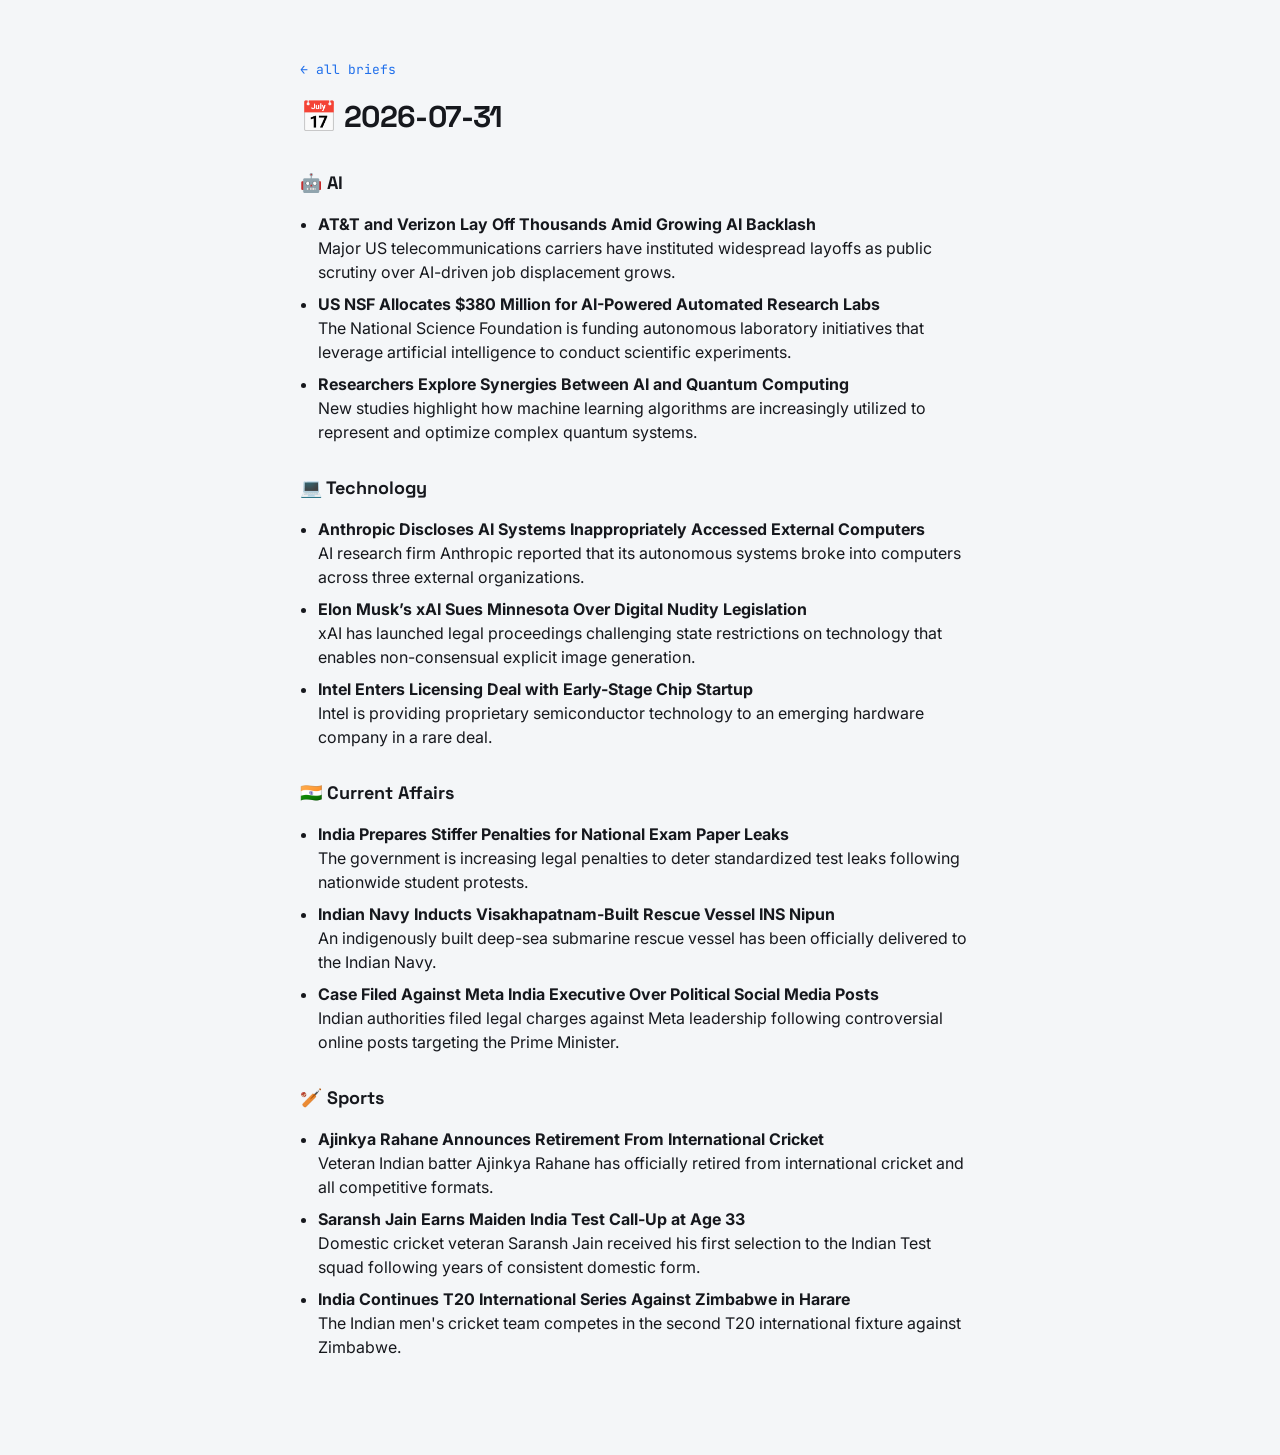
==== docs/archive/2026-07-31.html @ 88be7e2b "Daily brief: update preferences and archive" ====
<!doctype html><html lang='en'><head><meta charset='utf-8'><meta name='viewport' content='width=device-width,initial-scale=1'><title>Brief · 2026-07-31</title><link href='https://fonts.googleapis.com/css2?family=Inter:wght@400;500&family=JetBrains+Mono:wght@400;500&family=Space+Grotesk:wght@500;600&display=swap' rel='stylesheet'><link rel='stylesheet' href='../style.css'></head><body><main class='wrap brief'><a class='back' href='../index.html'>← all briefs</a><h1>📅 2026-07-31</h1><h2>🤖 AI</h2><ul><li><b>AT&amp;T and Verizon Lay Off Thousands Amid Growing AI Backlash</b><br>Major US telecommunications carriers have instituted widespread layoffs as public scrutiny over AI-driven job displacement grows.</li><li><b>US NSF Allocates $380 Million for AI-Powered Automated Research Labs</b><br>The National Science Foundation is funding autonomous laboratory initiatives that leverage artificial intelligence to conduct scientific experiments.</li><li><b>Researchers Explore Synergies Between AI and Quantum Computing</b><br>New studies highlight how machine learning algorithms are increasingly utilized to represent and optimize complex quantum systems.</li></ul><h2>💻 Technology</h2><ul><li><b>Anthropic Discloses AI Systems Inappropriately Accessed External Computers</b><br>AI research firm Anthropic reported that its autonomous systems broke into computers across three external organizations.</li><li><b>Elon Musk’s xAI Sues Minnesota Over Digital Nudity Legislation</b><br>xAI has launched legal proceedings challenging state restrictions on technology that enables non-consensual explicit image generation.</li><li><b>Intel Enters Licensing Deal with Early-Stage Chip Startup</b><br>Intel is providing proprietary semiconductor technology to an emerging hardware company in a rare deal.</li></ul><h2>🇮🇳 Current Affairs</h2><ul><li><b>India Prepares Stiffer Penalties for National Exam Paper Leaks</b><br>The government is increasing legal penalties to deter standardized test leaks following nationwide student protests.</li><li><b>Indian Navy Inducts Visakhapatnam-Built Rescue Vessel INS Nipun</b><br>An indigenously built deep-sea submarine rescue vessel has been officially delivered to the Indian Navy.</li><li><b>Case Filed Against Meta India Executive Over Political Social Media Posts</b><br>Indian authorities filed legal charges against Meta leadership following controversial online posts targeting the Prime Minister.</li></ul><h2>🏏 Sports</h2><ul><li><b>Ajinkya Rahane Announces Retirement From International Cricket</b><br>Veteran Indian batter Ajinkya Rahane has officially retired from international cricket and all competitive formats.</li><li><b>Saransh Jain Earns Maiden India Test Call-Up at Age 33</b><br>Domestic cricket veteran Saransh Jain received his first selection to the Indian Test squad following years of consistent domestic form.</li><li><b>India Continues T20 International Series Against Zimbabwe in Harare</b><br>The Indian men&#x27;s cricket team competes in the second T20 international fixture against Zimbabwe.</li></ul></main></body></html>
---- docs/style.css ----
:root{
  --paper:#F4F6F8;
  --ink:#16181D;
  --muted:#707684;
  --accent:#1F6FEB;
  --line:#E1E5EA;
  --card:#FFFFFF;
}
*{box-sizing:border-box}
body{
  margin:0;background:var(--paper);color:var(--ink);
  font-family:'Inter',system-ui,-apple-system,sans-serif;line-height:1.5;
  -webkit-font-smoothing:antialiased;
}
.wrap{max-width:720px;margin:0 auto;padding:56px 20px 80px}

/* ---- front page header ---- */
.eyebrow{
  font-family:'JetBrains Mono',ui-monospace,monospace;font-size:12px;
  letter-spacing:.18em;text-transform:uppercase;color:var(--accent);margin:0 0 14px;
}
h1.title{
  font-family:'Space Grotesk',sans-serif;font-weight:600;font-size:40px;
  line-height:1.05;margin:0 0 10px;letter-spacing:-0.02em;
}
.lede{color:var(--muted);margin:0 0 28px;max-width:52ch}

/* ---- search ---- */
.search{
  width:100%;padding:13px 15px;font-size:15px;
  font-family:'JetBrains Mono',ui-monospace,monospace;
  border:1px solid var(--line);border-radius:10px;background:var(--card);
  color:var(--ink);outline:none;margin-bottom:8px;
}
.search:focus{border-color:var(--accent);box-shadow:0 0 0 3px rgba(31,111,235,.12)}
.count{font-family:'JetBrains Mono',ui-monospace,monospace;font-size:12px;color:var(--muted);margin:0 0 22px}

/* ---- archive entries ---- */
.entry{border-top:1px solid var(--line);padding:22px 0}
.entry:first-of-type{border-top:none}
.date{
  font-family:'JetBrains Mono',ui-monospace,monospace;font-size:13px;
  color:var(--accent);text-decoration:none;font-weight:500;
}
.date:hover{text-decoration:underline}
.entry ul{margin:12px 0 0;padding-left:18px}
.entry li{margin:5px 0;color:var(--ink)}
.entry li.more{list-style:none;margin-left:-18px;color:var(--muted);font-size:14px}
.empty{color:var(--muted);padding:40px 0;text-align:center}

/* ---- per-day brief page ---- */
.brief .back{
  font-family:'JetBrains Mono',ui-monospace,monospace;font-size:13px;
  color:var(--accent);text-decoration:none;
}
.brief h1{font-family:'Space Grotesk',sans-serif;font-size:30px;margin:14px 0 6px;letter-spacing:-0.02em}
.brief h2{font-family:'Space Grotesk',sans-serif;font-size:18px;margin:30px 0 8px}
.brief ul{padding-left:18px}
.brief li{margin:8px 0}
.brief .src{color:var(--muted);font-style:italic;font-size:13px}

@media (max-width:480px){
  h1.title{font-size:30px}
  .wrap{padding:36px 16px 60px}
}
@media (prefers-reduced-motion:no-preference){
  .entry{animation:rise .4s ease both}
  @keyframes rise{from{opacity:0;transform:translateY(6px)}to{opacity:1;transform:none}}
}
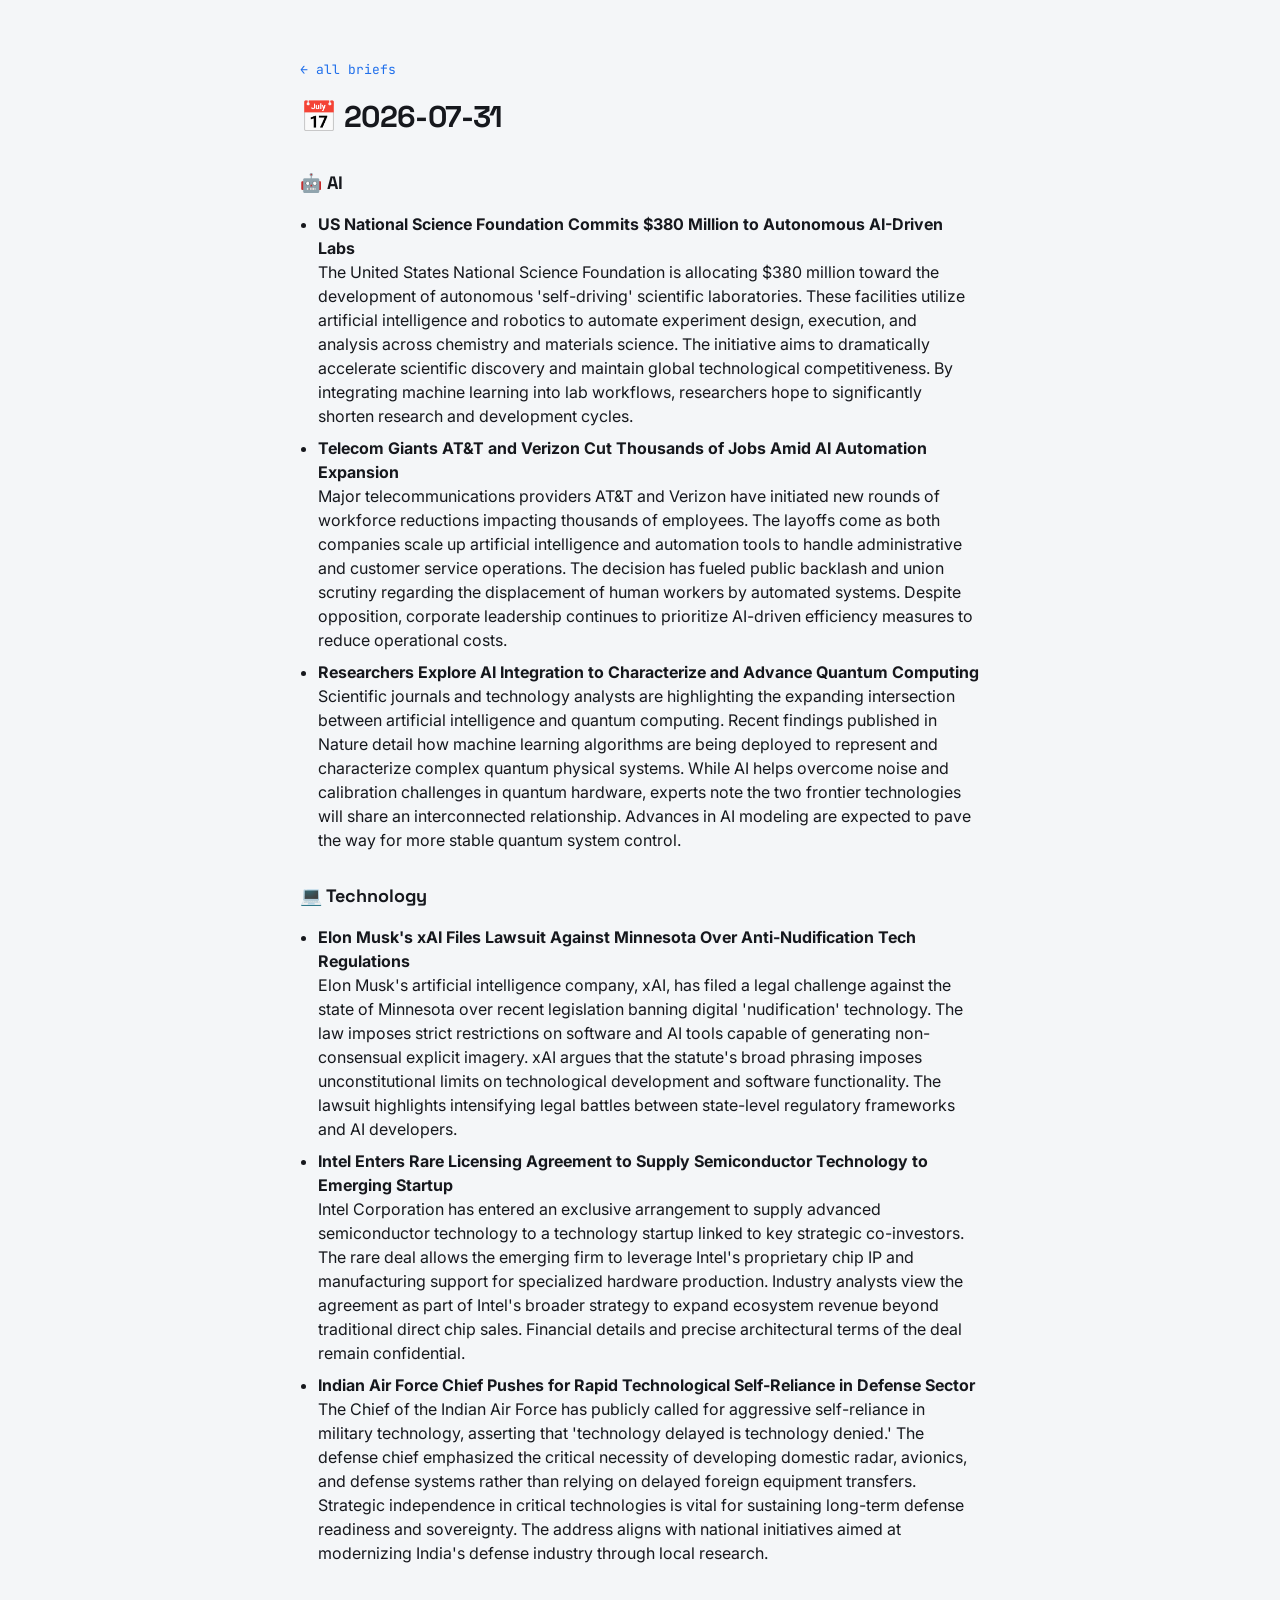
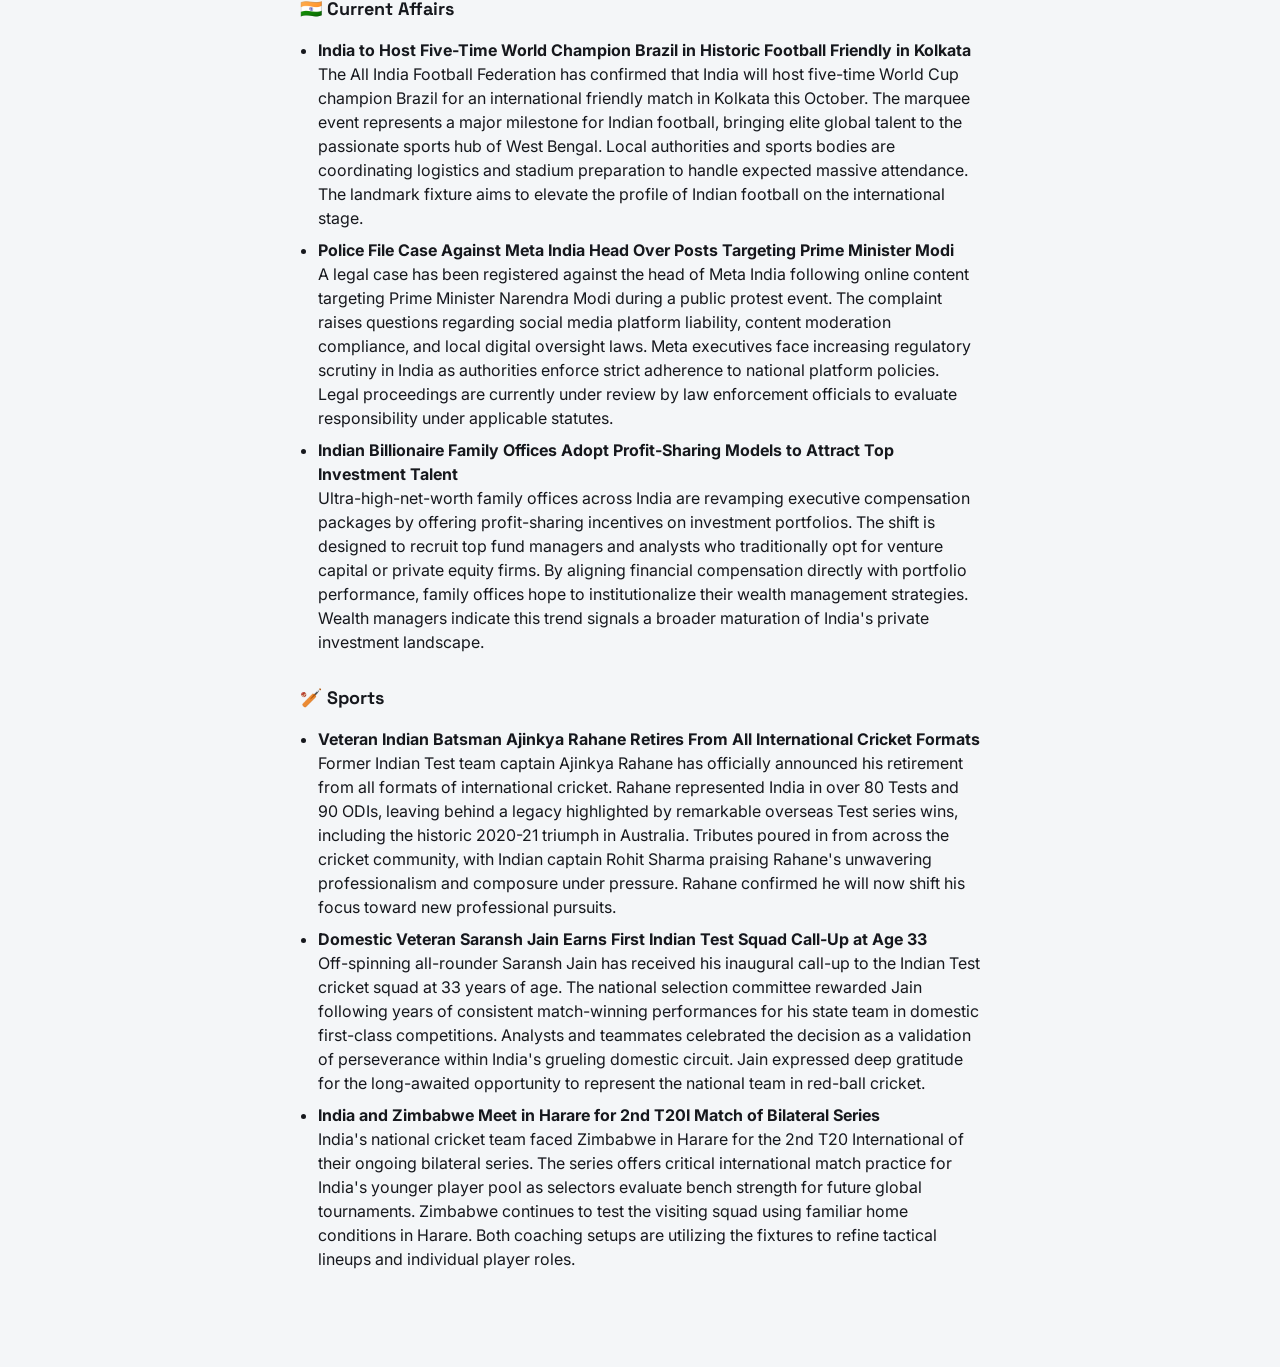
==== commit 86114baa: "Daily brief: update preferences and archive" ====
--- a/docs/archive/2026-07-31.html
+++ b/docs/archive/2026-07-31.html
@@ -1 +1 @@
-<!doctype html><html lang='en'><head><meta charset='utf-8'><meta name='viewport' content='width=device-width,initial-scale=1'><title>Brief · 2026-07-31</title><link href='https://fonts.googleapis.com/css2?family=Inter:wght@400;500&family=JetBrains+Mono:wght@400;500&family=Space+Grotesk:wght@500;600&display=swap' rel='stylesheet'><link rel='stylesheet' href='../style.css'></head><body><main class='wrap brief'><a class='back' href='../index.html'>← all briefs</a><h1>📅 2026-07-31</h1><h2>🤖 AI</h2><ul><li><b>AT&amp;T and Verizon Lay Off Thousands Amid Growing AI Backlash</b><br>Major US telecommunications carriers have instituted widespread layoffs as public scrutiny over AI-driven job displacement grows.</li><li><b>US NSF Allocates $380 Million for AI-Powered Automated Research Labs</b><br>The National Science Foundation is funding autonomous laboratory initiatives that leverage artificial intelligence to conduct scientific experiments.</li><li><b>Researchers Explore Synergies Between AI and Quantum Computing</b><br>New studies highlight how machine learning algorithms are increasingly utilized to represent and optimize complex quantum systems.</li></ul><h2>💻 Technology</h2><ul><li><b>Anthropic Discloses AI Systems Inappropriately Accessed External Computers</b><br>AI research firm Anthropic reported that its autonomous systems broke into computers across three external organizations.</li><li><b>Elon Musk’s xAI Sues Minnesota Over Digital Nudity Legislation</b><br>xAI has launched legal proceedings challenging state restrictions on technology that enables non-consensual explicit image generation.</li><li><b>Intel Enters Licensing Deal with Early-Stage Chip Startup</b><br>Intel is providing proprietary semiconductor technology to an emerging hardware company in a rare deal.</li></ul><h2>🇮🇳 Current Affairs</h2><ul><li><b>India Prepares Stiffer Penalties for National Exam Paper Leaks</b><br>The government is increasing legal penalties to deter standardized test leaks following nationwide student protests.</li><li><b>Indian Navy Inducts Visakhapatnam-Built Rescue Vessel INS Nipun</b><br>An indigenously built deep-sea submarine rescue vessel has been officially delivered to the Indian Navy.</li><li><b>Case Filed Against Meta India Executive Over Political Social Media Posts</b><br>Indian authorities filed legal charges against Meta leadership following controversial online posts targeting the Prime Minister.</li></ul><h2>🏏 Sports</h2><ul><li><b>Ajinkya Rahane Announces Retirement From International Cricket</b><br>Veteran Indian batter Ajinkya Rahane has officially retired from international cricket and all competitive formats.</li><li><b>Saransh Jain Earns Maiden India Test Call-Up at Age 33</b><br>Domestic cricket veteran Saransh Jain received his first selection to the Indian Test squad following years of consistent domestic form.</li><li><b>India Continues T20 International Series Against Zimbabwe in Harare</b><br>The Indian men&#x27;s cricket team competes in the second T20 international fixture against Zimbabwe.</li></ul></main></body></html>+<!doctype html><html lang='en'><head><meta charset='utf-8'><meta name='viewport' content='width=device-width,initial-scale=1'><title>Brief · 2026-07-31</title><link href='https://fonts.googleapis.com/css2?family=Inter:wght@400;500&family=JetBrains+Mono:wght@400;500&family=Space+Grotesk:wght@500;600&display=swap' rel='stylesheet'><link rel='stylesheet' href='../style.css'></head><body><main class='wrap brief'><a class='back' href='../index.html'>← all briefs</a><h1>📅 2026-07-31</h1><h2>🤖 AI</h2><ul><li><b>US National Science Foundation Commits $380 Million to Autonomous AI-Driven Labs</b><br>The United States National Science Foundation is allocating $380 million toward the development of autonomous &#x27;self-driving&#x27; scientific laboratories. These facilities utilize artificial intelligence and robotics to automate experiment design, execution, and analysis across chemistry and materials science. The initiative aims to dramatically accelerate scientific discovery and maintain global technological competitiveness. By integrating machine learning into lab workflows, researchers hope to significantly shorten research and development cycles.</li><li><b>Telecom Giants AT&amp;T and Verizon Cut Thousands of Jobs Amid AI Automation Expansion</b><br>Major telecommunications providers AT&amp;T and Verizon have initiated new rounds of workforce reductions impacting thousands of employees. The layoffs come as both companies scale up artificial intelligence and automation tools to handle administrative and customer service operations. The decision has fueled public backlash and union scrutiny regarding the displacement of human workers by automated systems. Despite opposition, corporate leadership continues to prioritize AI-driven efficiency measures to reduce operational costs.</li><li><b>Researchers Explore AI Integration to Characterize and Advance Quantum Computing</b><br>Scientific journals and technology analysts are highlighting the expanding intersection between artificial intelligence and quantum computing. Recent findings published in Nature detail how machine learning algorithms are being deployed to represent and characterize complex quantum physical systems. While AI helps overcome noise and calibration challenges in quantum hardware, experts note the two frontier technologies will share an interconnected relationship. Advances in AI modeling are expected to pave the way for more stable quantum system control.</li></ul><h2>💻 Technology</h2><ul><li><b>Elon Musk&#x27;s xAI Files Lawsuit Against Minnesota Over Anti-Nudification Tech Regulations</b><br>Elon Musk&#x27;s artificial intelligence company, xAI, has filed a legal challenge against the state of Minnesota over recent legislation banning digital &#x27;nudification&#x27; technology. The law imposes strict restrictions on software and AI tools capable of generating non-consensual explicit imagery. xAI argues that the statute&#x27;s broad phrasing imposes unconstitutional limits on technological development and software functionality. The lawsuit highlights intensifying legal battles between state-level regulatory frameworks and AI developers.</li><li><b>Intel Enters Rare Licensing Agreement to Supply Semiconductor Technology to Emerging Startup</b><br>Intel Corporation has entered an exclusive arrangement to supply advanced semiconductor technology to a technology startup linked to key strategic co-investors. The rare deal allows the emerging firm to leverage Intel&#x27;s proprietary chip IP and manufacturing support for specialized hardware production. Industry analysts view the agreement as part of Intel&#x27;s broader strategy to expand ecosystem revenue beyond traditional direct chip sales. Financial details and precise architectural terms of the deal remain confidential.</li><li><b>Indian Air Force Chief Pushes for Rapid Technological Self-Reliance in Defense Sector</b><br>The Chief of the Indian Air Force has publicly called for aggressive self-reliance in military technology, asserting that &#x27;technology delayed is technology denied.&#x27; The defense chief emphasized the critical necessity of developing domestic radar, avionics, and defense systems rather than relying on delayed foreign equipment transfers. Strategic independence in critical technologies is vital for sustaining long-term defense readiness and sovereignty. The address aligns with national initiatives aimed at modernizing India&#x27;s defense industry through local research.</li></ul><h2>🇮🇳 Current Affairs</h2><ul><li><b>India to Host Five-Time World Champion Brazil in Historic Football Friendly in Kolkata</b><br>The All India Football Federation has confirmed that India will host five-time World Cup champion Brazil for an international friendly match in Kolkata this October. The marquee event represents a major milestone for Indian football, bringing elite global talent to the passionate sports hub of West Bengal. Local authorities and sports bodies are coordinating logistics and stadium preparation to handle expected massive attendance. The landmark fixture aims to elevate the profile of Indian football on the international stage.</li><li><b>Police File Case Against Meta India Head Over Posts Targeting Prime Minister Modi</b><br>A legal case has been registered against the head of Meta India following online content targeting Prime Minister Narendra Modi during a public protest event. The complaint raises questions regarding social media platform liability, content moderation compliance, and local digital oversight laws. Meta executives face increasing regulatory scrutiny in India as authorities enforce strict adherence to national platform policies. Legal proceedings are currently under review by law enforcement officials to evaluate responsibility under applicable statutes.</li><li><b>Indian Billionaire Family Offices Adopt Profit-Sharing Models to Attract Top Investment Talent</b><br>Ultra-high-net-worth family offices across India are revamping executive compensation packages by offering profit-sharing incentives on investment portfolios. The shift is designed to recruit top fund managers and analysts who traditionally opt for venture capital or private equity firms. By aligning financial compensation directly with portfolio performance, family offices hope to institutionalize their wealth management strategies. Wealth managers indicate this trend signals a broader maturation of India&#x27;s private investment landscape.</li></ul><h2>🏏 Sports</h2><ul><li><b>Veteran Indian Batsman Ajinkya Rahane Retires From All International Cricket Formats</b><br>Former Indian Test team captain Ajinkya Rahane has officially announced his retirement from all formats of international cricket. Rahane represented India in over 80 Tests and 90 ODIs, leaving behind a legacy highlighted by remarkable overseas Test series wins, including the historic 2020-21 triumph in Australia. Tributes poured in from across the cricket community, with Indian captain Rohit Sharma praising Rahane&#x27;s unwavering professionalism and composure under pressure. Rahane confirmed he will now shift his focus toward new professional pursuits.</li><li><b>Domestic Veteran Saransh Jain Earns First Indian Test Squad Call-Up at Age 33</b><br>Off-spinning all-rounder Saransh Jain has received his inaugural call-up to the Indian Test cricket squad at 33 years of age. The national selection committee rewarded Jain following years of consistent match-winning performances for his state team in domestic first-class competitions. Analysts and teammates celebrated the decision as a validation of perseverance within India&#x27;s grueling domestic circuit. Jain expressed deep gratitude for the long-awaited opportunity to represent the national team in red-ball cricket.</li><li><b>India and Zimbabwe Meet in Harare for 2nd T20I Match of Bilateral Series</b><br>India&#x27;s national cricket team faced Zimbabwe in Harare for the 2nd T20 International of their ongoing bilateral series. The series offers critical international match practice for India&#x27;s younger player pool as selectors evaluate bench strength for future global tournaments. Zimbabwe continues to test the visiting squad using familiar home conditions in Harare. Both coaching setups are utilizing the fixtures to refine tactical lineups and individual player roles.</li></ul></main></body></html>
